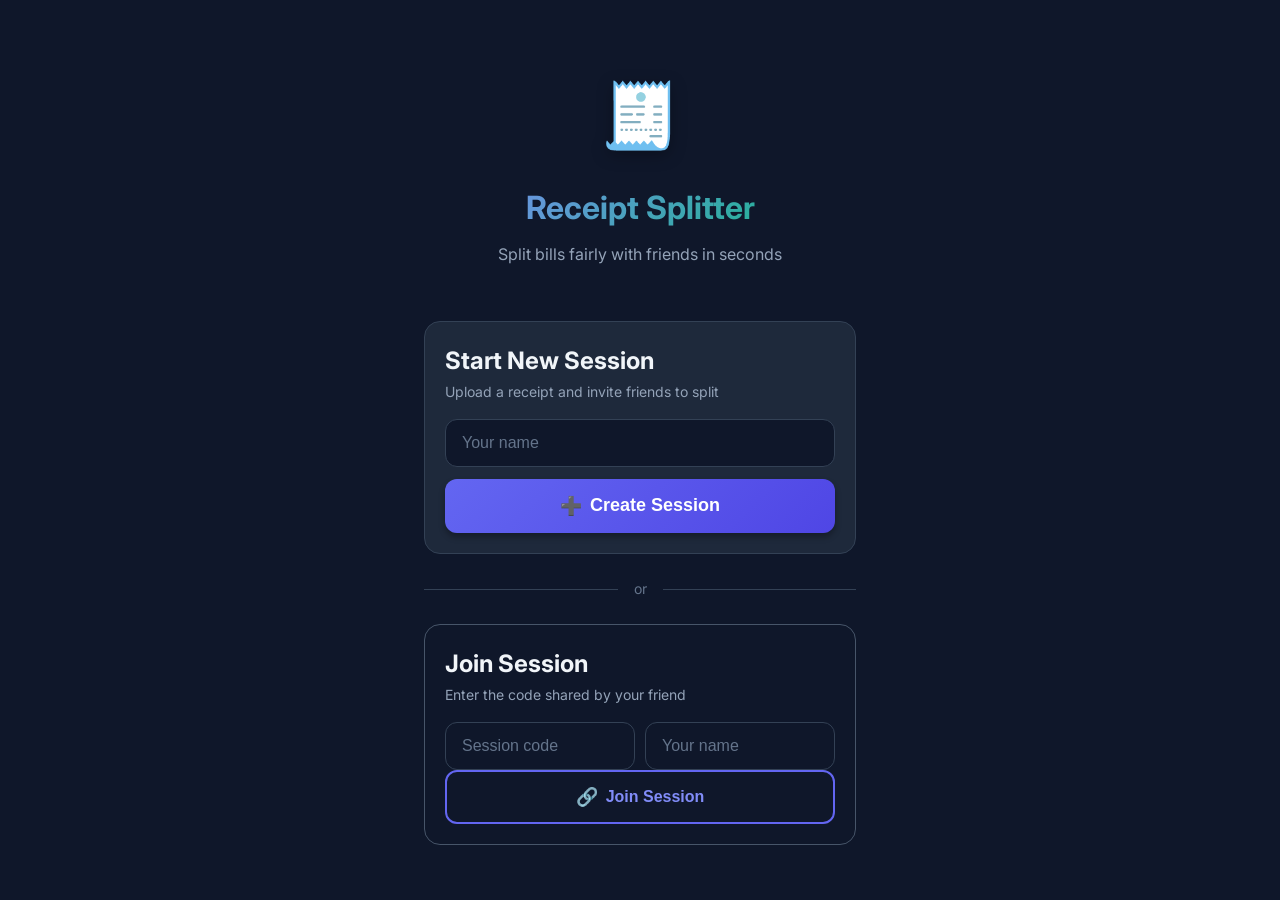
==== static/index.html @ ffa49a6a "feat: Real-time sync and host participant removal - Add real-time sync every 3 seconds for all sessi" ====
<!DOCTYPE html>
<html lang="en" dir="auto">
<head>
    <meta charset="UTF-8">
    <meta name="viewport" content="width=device-width, initial-scale=1.0, maximum-scale=1.0, user-scalable=no">
    <meta name="theme-color" content="#6366f1">
    <meta name="apple-mobile-web-app-capable" content="yes">
    <meta name="apple-mobile-web-app-status-bar-style" content="black-translucent">
    <meta name="apple-mobile-web-app-title" content="Receipt Split">
    <meta name="description" content="Split bills fairly with friends in seconds">
    <title>Receipt Splitter</title>
    <link rel="manifest" href="/manifest.json">
    <link rel="apple-touch-icon" href="/static/icons/icon-192.png">
    <link rel="apple-touch-icon" sizes="192x192" href="/static/icons/icon-192.png">
    <link rel="apple-touch-icon" sizes="512x512" href="/static/icons/icon-512.png">
    <link rel="icon" type="image/png" sizes="192x192" href="/static/icons/icon-192.png">
    <link rel="stylesheet" href="/static/styles.css">
    <link rel="preconnect" href="https://fonts.googleapis.com">
    <link rel="preconnect" href="https://fonts.gstatic.com" crossorigin>
    <link href="https://fonts.googleapis.com/css2?family=Inter:wght@400;500;600;700&display=swap" rel="stylesheet">
</head>
<body>
    <div class="app-container">
        <!-- Landing Page -->
        <div id="landing-page" class="page active">
            <div class="landing-hero">
                <div class="logo">🧾</div>
                <h1>Receipt Splitter</h1>
                <p class="tagline">Split bills fairly with friends in seconds</p>
            </div>

            <div class="landing-actions">
                <div class="card">
                    <h2>Start New Session</h2>
                    <p class="card-desc">Upload a receipt and invite friends to split</p>
                    <form id="create-session-form">
                        <div class="input-group">
                            <input type="text" id="host-name" placeholder="Your name" required>
                        </div>
                        <button type="submit" class="btn btn-primary btn-large">
                            <span class="btn-icon">➕</span>
                            Create Session
                        </button>
                    </form>
                </div>

                <div class="divider">
                    <span>or</span>
                </div>

                <div class="card card-secondary">
                    <h2>Join Session</h2>
                    <p class="card-desc">Enter the code shared by your friend</p>
                    <form id="join-session-form">
                        <div class="input-row">
                            <input type="text" id="session-code" placeholder="Session code" maxlength="6" required>
                            <input type="text" id="join-name" placeholder="Your name" required>
                        </div>
                        <button type="submit" class="btn btn-secondary">
                            <span class="btn-icon">🔗</span>
                            Join Session
                        </button>
                    </form>
                </div>
                
                <!-- Nearby Sessions Panel -->
                <div id="nearby-sessions-panel" class="card card-nearby" style="display: none;">
                    <div class="nearby-header">
                        <h2>📡 Nearby Sessions</h2>
                        <button id="refresh-nearby-btn" class="btn btn-small btn-ghost">🔄</button>
                    </div>
                    <p class="card-desc">Sessions on your network - tap to join!</p>
                    <div id="nearby-sessions-list" class="nearby-list">
                        <!-- Dynamically populated -->
                    </div>
                </div>
                
                <!-- Quick Join Modal -->
                <div id="quick-join-modal" class="modal">
                    <div class="modal-content">
                        <button class="close-btn" onclick="closeQuickJoinModal()">&times;</button>
                        <h3>Join Session</h3>
                        <p id="quick-join-host-name" class="modal-subtitle"></p>
                        <form id="quick-join-form">
                            <input type="hidden" id="quick-join-code">
                            <div class="input-group">
                                <input type="text" id="quick-join-name" placeholder="Your name" required>
                            </div>
                            <button type="submit" class="btn btn-primary btn-large">
                                <span class="btn-icon">🔗</span>
                                Join Now
                            </button>
                        </form>
                    </div>
                </div>
            </div>
        </div>

        <!-- Host Session Page -->
        <div id="session-page" class="page">
            <header class="session-header">
                <div class="session-code-display">
                    <span class="label">Session Code</span>
                    <div class="code-row">
                        <span id="display-code" class="code"></span>
                    </div>
                    <div class="code-actions">
                        <button id="copy-code-btn" class="btn btn-small btn-secondary">
                            <span class="btn-icon">📋</span>
                            <span id="copy-btn-text">Copy Code</span>
                        </button>
                        <button id="show-qr-btn" class="btn btn-small btn-secondary">
                            <span class="btn-icon">📱</span>
                            QR Code
                        </button>
                    </div>
                </div>
            </header>

            <!-- QR Modal -->
            <div id="qr-modal" class="modal">
                <div class="modal-content">
                    <button class="close-btn">&times;</button>
                    <h3>Scan to Join</h3>
                    <img id="qr-image" src="" alt="QR Code">
                    <p class="qr-code-text">Code: <strong id="qr-code-text"></strong></p>
                </div>
            </div>

            <!-- Steps Progress -->
            <div class="steps-indicator">
                <div class="step active" data-step="1">
                    <span class="step-num">1</span>
                    <span class="step-label">Upload</span>
                </div>
                <div class="step-line"></div>
                <div class="step" data-step="2">
                    <span class="step-num">2</span>
                    <span class="step-label">Review</span>
                </div>
                <div class="step-line"></div>
                <div class="step" data-step="3">
                    <span class="step-num">3</span>
                    <span class="step-label">Split</span>
                </div>
            </div>

            <!-- Upload Receipt Section -->
            <div id="upload-section" class="card">
                <div class="card-header">
                    <h2>📷 Upload Receipt</h2>
                </div>
                <div class="upload-options">
                    <button id="camera-btn" class="btn btn-secondary upload-option-btn">
                        <span class="btn-icon">📸</span>
                        Take Photo
                    </button>
                    <button id="gallery-btn" class="btn btn-secondary upload-option-btn">
                        <span class="btn-icon">🖼️</span>
                        Choose from Gallery
                    </button>
                </div>
                <input type="file" id="receipt-input" accept="image/*" hidden>
                <input type="file" id="camera-input" accept="image/*" capture="environment" hidden>
                <div class="upload-area" id="upload-area">
                    <div class="upload-placeholder">
                        <div class="upload-icon">📤</div>
                        <p class="upload-text">Or drag receipt here</p>
                        <p class="upload-hint">JPEG, PNG, or WebP</p>
                    </div>
                    <img id="receipt-preview" class="receipt-preview" hidden>
                </div>
                <button id="process-btn" class="btn btn-primary" disabled>
                    <span class="btn-icon">✨</span>
                    Process with AI
                </button>
                <div id="processing-status" class="status-indicator" hidden>
                    <div class="spinner"></div>
                    <span>Analyzing receipt...</span>
                </div>
            </div>

            <!-- Items Section (combined: view, edit, and select items) -->
            <div id="items-section" class="card" hidden>
                <div class="card-header">
                    <h2>🍽️ Items</h2>
                    <span id="items-count" class="badge">0</span>
                </div>
                <div class="instructions-banner">
                    <span class="instructions-icon">💡</span>
                    <p>Tap items to select what you ordered • Tap ✕ to delete</p>
                </div>
                <div id="items-list" class="items-grid selectable"></div>
                
                <div class="add-item-section">
                    <h4>Add Item Manually</h4>
                    <div class="input-row">
                        <input type="text" id="new-item-name" placeholder="Item name">
                        <input type="number" id="new-item-price" placeholder="Price" step="0.01" min="0">
                        <button id="add-item-btn" class="btn btn-small btn-secondary">Add</button>
                    </div>
                </div>
                
                <!-- Host Tip Selection -->
                <div class="tip-section-host">
                    <h4>💵 Add Your Tip</h4>
                    <div class="tip-selector host-tip-selector">
                        <button class="tip-btn host-tip-btn" data-tip="0">No Tip</button>
                        <button class="tip-btn host-tip-btn" data-tip="10">10%</button>
                        <button class="tip-btn host-tip-btn" data-tip="15">15%</button>
                        <button class="tip-btn host-tip-btn" data-tip="18">18%</button>
                        <button class="tip-btn host-tip-btn active" data-tip="20">20%</button>
                        <button class="tip-btn host-tip-btn" data-tip="25">25%</button>
                    </div>
                </div>
                
                <div class="host-total">
                    <div class="total-row">
                        <span>Your Items</span>
                        <span id="host-items-total">$0.00</span>
                    </div>
                    <div class="total-row">
                        <span>Your Tax</span>
                        <span id="host-tax">$0.00</span>
                    </div>
                    <div class="total-row">
                        <span>Your Tip (<span id="host-tip-percent">20</span>%)</span>
                        <span id="host-tip">$0.00</span>
                    </div>
                    <div class="total-grand">
                        <span>Your Total</span>
                        <span id="host-grand-total">$0.00</span>
                    </div>
                </div>
            </div>

            <!-- Participants Section -->
            <div id="participants-section" class="card">
                <div class="card-header">
                    <h2>👥 Participants</h2>
                    <span id="participants-count" class="badge">0</span>
                </div>
                <div id="participants-list" class="participants-grid"></div>
                <p class="help-text">Share the session code above for friends to join</p>
            </div>

            <!-- Summary Section -->
            <div id="summary-section" class="card" hidden>
                <div class="card-header">
                    <h2>💰 Bill Summary</h2>
                </div>
                <div id="summary-content" class="summary-grid"></div>
            </div>
        </div>

        <!-- Participant View -->
        <div id="participant-page" class="page">
            <header class="session-header participant-header">
                <div class="participant-info">
                    <span id="participant-name-display" class="participant-name"></span>
                    <span class="session-badge">Session: <strong id="participant-session-code"></strong></span>
                </div>
            </header>

            <!-- Instructions -->
            <div class="instructions-banner">
                <span class="instructions-icon">👆</span>
                <p>Tap the items you ordered to select them</p>
            </div>

            <!-- Item Selection -->
            <div class="card">
                <div class="card-header">
                    <h2>Select Your Items</h2>
                </div>
                <div id="participant-items-list" class="items-grid selectable"></div>
            </div>

            <!-- Tip Selection -->
            <div class="card">
                <div class="card-header">
                    <h2>💵 Add Tip</h2>
                </div>
                <div class="tip-selector">
                    <button class="tip-btn" data-tip="0">No Tip</button>
                    <button class="tip-btn" data-tip="10">10%</button>
                    <button class="tip-btn" data-tip="15">15%</button>
                    <button class="tip-btn" data-tip="18">18%</button>
                    <button class="tip-btn active" data-tip="20">20%</button>
                    <button class="tip-btn" data-tip="25">25%</button>
                </div>
                <div id="custom-tip-section" class="custom-tip">
                    <label>Or enter custom amount:</label>
                    <div class="input-with-suffix">
                        <input type="number" id="custom-tip-value" placeholder="0" min="0" max="100">
                        <span class="suffix">%</span>
                    </div>
                </div>
            </div>

            <!-- Refresh Button -->
            <button id="refresh-btn" class="btn btn-secondary" style="width: 100%; margin-bottom: 16px;">
                <span class="btn-icon">🔄</span>
                Refresh Items
            </button>

            <!-- Your Total - Sticky Footer -->
            <div class="total-card">
                <div class="total-breakdown">
                    <div class="total-row">
                        <span>Your Items</span>
                        <span id="your-items-total">$0.00</span>
                    </div>
                    <div class="total-row">
                        <span>Tax (proportional)</span>
                        <span id="your-tax">$0.00</span>
                    </div>
                    <div class="total-row">
                        <span>Tip (<span id="tip-percent-display">20</span>%)</span>
                        <span id="your-tip">$0.00</span>
                    </div>
                </div>
                <div class="total-grand">
                    <span>Your Total</span>
                    <span id="your-grand-total">$0.00</span>
                </div>
            </div>
        </div>
    </div>

    <script src="/static/app.js"></script>
</body>
</html>
---- static/styles.css ----
/* ===== CSS Variables ===== */
:root {
    --primary: #6366f1;
    --primary-dark: #4f46e5;
    --primary-light: #818cf8;
    --secondary: #10b981;
    --secondary-dark: #059669;
    --accent: #f59e0b;
    --danger: #ef4444;
    
    --bg-primary: #0f172a;
    --bg-secondary: #1e293b;
    --bg-card: #1e293b;
    --bg-hover: #334155;
    
    --text-primary: #f1f5f9;
    --text-secondary: #94a3b8;
    --text-muted: #64748b;
    
    --border: #334155;
    --border-light: #475569;
    
    --shadow-sm: 0 1px 2px rgba(0,0,0,0.3);
    --shadow-md: 0 4px 6px rgba(0,0,0,0.3);
    --shadow-lg: 0 10px 15px rgba(0,0,0,0.4);
    --shadow-glow: 0 0 20px rgba(99, 102, 241, 0.3);
    
    --radius-sm: 8px;
    --radius-md: 12px;
    --radius-lg: 16px;
    --radius-xl: 24px;
    
    --transition: all 0.2s ease;
}

/* ===== Reset & Base ===== */
*, *::before, *::after {
    box-sizing: border-box;
    margin: 0;
    padding: 0;
}

html {
    font-size: 16px;
    -webkit-tap-highlight-color: transparent;
}

body {
    font-family: 'Inter', -apple-system, BlinkMacSystemFont, 'Segoe UI', Roboto, sans-serif;
    background: var(--bg-primary);
    color: var(--text-primary);
    line-height: 1.6;
    min-height: 100vh;
    min-height: 100dvh;
}

/* ===== App Container ===== */
.app-container {
    max-width: 480px;
    margin: 0 auto;
    padding: 16px;
    padding-bottom: 100px;
}

/* ===== Pages ===== */
.page {
    display: none;
    animation: fadeIn 0.3s ease;
}

.page.active {
    display: block;
}

@keyframes fadeIn {
    from { opacity: 0; transform: translateY(10px); }
    to { opacity: 1; transform: translateY(0); }
}

/* ===== Landing Page ===== */
.landing-hero {
    text-align: center;
    padding: 40px 0 30px;
}

.logo {
    font-size: 64px;
    margin-bottom: 16px;
    filter: drop-shadow(0 4px 8px rgba(0,0,0,0.3));
}

.landing-hero h1 {
    font-size: 2rem;
    font-weight: 700;
    background: linear-gradient(135deg, var(--primary-light), var(--secondary));
    -webkit-background-clip: text;
    -webkit-text-fill-color: transparent;
    background-clip: text;
    margin-bottom: 8px;
}

.tagline {
    color: var(--text-secondary);
    font-size: 1rem;
}

.landing-actions {
    margin-top: 24px;
}

.divider {
    display: flex;
    align-items: center;
    gap: 16px;
    margin: 24px 0;
    color: var(--text-muted);
    font-size: 0.875rem;
}

.divider::before,
.divider::after {
    content: '';
    flex: 1;
    height: 1px;
    background: var(--border);
}

/* ===== Cards ===== */
.card {
    background: var(--bg-card);
    border: 1px solid var(--border);
    border-radius: var(--radius-lg);
    padding: 20px;
    margin-bottom: 16px;
}

.card-secondary {
    background: transparent;
    border-color: var(--border-light);
}

/* ===== Nearby Sessions ===== */
.card-nearby {
    background: linear-gradient(135deg, rgba(99, 102, 241, 0.1), rgba(16, 185, 129, 0.1));
    border-color: var(--primary);
    animation: pulse-border 2s ease-in-out infinite;
}

@keyframes pulse-border {
    0%, 100% { border-color: var(--primary); }
    50% { border-color: var(--secondary); }
}

.nearby-header {
    display: flex;
    align-items: center;
    justify-content: space-between;
    margin-bottom: 8px;
}

.nearby-header h2 {
    font-size: 1rem;
    font-weight: 600;
    margin: 0;
}

.nearby-list {
    display: flex;
    flex-direction: column;
    gap: 8px;
}

.nearby-session-item {
    display: flex;
    align-items: center;
    justify-content: space-between;
    background: var(--bg-secondary);
    border: 1px solid var(--border);
    border-radius: var(--radius-md);
    padding: 12px;
    transition: var(--transition);
}

.nearby-session-item:hover {
    background: var(--bg-hover);
    border-color: var(--primary);
}

.nearby-session-info {
    display: flex;
    flex-direction: column;
    gap: 2px;
}

.nearby-host {
    font-weight: 500;
    color: var(--text-primary);
}

.nearby-meta {
    font-size: 0.75rem;
    color: var(--text-muted);
}

.nearby-join-btn {
    flex-shrink: 0;
}

.nearby-join-arrow {
    font-size: 1.25rem;
    color: var(--primary);
    font-weight: bold;
}

.modal-subtitle {
    color: var(--text-secondary);
    font-size: 0.9rem;
    margin-bottom: 16px;
}

.btn-ghost {
    background: transparent;
    border: none;
    color: var(--text-secondary);
    padding: 6px;
    cursor: pointer;
    transition: var(--transition);
}

.btn-ghost:hover {
    color: var(--text-primary);
    background: var(--bg-hover);
    border-radius: var(--radius-sm);
}

.card-header {
    display: flex;
    align-items: center;
    justify-content: space-between;
    margin-bottom: 16px;
}

.card-header h2 {
    font-size: 1.125rem;
    font-weight: 600;
    display: flex;
    align-items: center;
    gap: 8px;
}

.card-desc {
    color: var(--text-secondary);
    font-size: 0.875rem;
    margin-bottom: 16px;
}

/* ===== Badges ===== */
.badge {
    background: var(--primary);
    color: white;
    font-size: 0.75rem;
    font-weight: 600;
    padding: 4px 10px;
    border-radius: 20px;
    min-width: 24px;
    text-align: center;
}

/* ===== Form Elements ===== */
.input-group {
    margin-bottom: 12px;
}

.input-row {
    display: flex;
    gap: 10px;
    flex-wrap: wrap;
}

.input-row input {
    flex: 1;
    min-width: 100px;
}

input[type="text"],
input[type="number"],
input[type="email"] {
    width: 100%;
    background: var(--bg-primary);
    border: 1px solid var(--border);
    border-radius: var(--radius-md);
    padding: 14px 16px;
    color: var(--text-primary);
    font-size: 1rem;
    transition: var(--transition);
}

input:focus {
    outline: none;
    border-color: var(--primary);
    box-shadow: 0 0 0 3px rgba(99, 102, 241, 0.2);
}

input::placeholder {
    color: var(--text-muted);
}

/* ===== Buttons ===== */
.btn {
    display: inline-flex;
    align-items: center;
    justify-content: center;
    gap: 8px;
    padding: 14px 24px;
    border: none;
    border-radius: var(--radius-md);
    font-size: 1rem;
    font-weight: 600;
    cursor: pointer;
    transition: var(--transition);
    width: 100%;
}

.btn-icon {
    font-size: 1.125rem;
}

.btn-primary {
    background: linear-gradient(135deg, var(--primary), var(--primary-dark));
    color: white;
    box-shadow: var(--shadow-md);
}

.btn-primary:hover:not(:disabled) {
    background: linear-gradient(135deg, var(--primary-light), var(--primary));
    box-shadow: var(--shadow-glow);
    transform: translateY(-1px);
}

.btn-primary:disabled {
    opacity: 0.5;
    cursor: not-allowed;
}

.btn-secondary {
    background: transparent;
    border: 2px solid var(--primary);
    color: var(--primary-light);
}

.btn-secondary:hover {
    background: rgba(99, 102, 241, 0.1);
}

.btn-small {
    padding: 10px 16px;
    font-size: 0.875rem;
}

.btn-large {
    padding: 16px 32px;
    font-size: 1.125rem;
}

.btn-floating {
    position: fixed;
    bottom: 24px;
    left: 50%;
    transform: translateX(-50%);
    max-width: 440px;
    z-index: 100;
    box-shadow: var(--shadow-lg);
}

/* Override the btn-primary hover transform for floating buttons to maintain centering */
.btn-floating.btn-primary:hover:not(:disabled) {
    transform: translateX(-50%) translateY(-1px);
}

.btn-icon-small {
    background: transparent;
    border: none;
    font-size: 1.25rem;
    cursor: pointer;
    padding: 8px;
    border-radius: var(--radius-sm);
    transition: var(--transition);
}

.btn-icon-small:hover {
    background: var(--bg-hover);
}

/* ===== Session Header ===== */
.session-header {
    text-align: center;
    padding: 16px 0 24px;
}

.session-code-display {
    display: inline-block;
    background: var(--bg-card);
    border: 1px solid var(--border);
    border-radius: var(--radius-lg);
    padding: 12px 20px;
}

.session-code-display .label {
    display: block;
    font-size: 0.75rem;
    color: var(--text-muted);
    text-transform: uppercase;
    letter-spacing: 1px;
    margin-bottom: 4px;
}

.code-row {
    display: flex;
    align-items: center;
    justify-content: center;
    gap: 12px;
    margin-bottom: 12px;
}

.code {
    font-size: 1.75rem;
    font-weight: 700;
    font-family: monospace;
    letter-spacing: 4px;
    color: var(--primary-light);
}

.code-actions {
    display: flex;
    gap: 8px;
    justify-content: center;
}

.code-actions .btn {
    flex: 1;
}

/* ===== Upload Options ===== */
.upload-options {
    display: grid;
    grid-template-columns: 1fr 1fr;
    gap: 12px;
    margin-bottom: 16px;
}

.upload-option-btn {
    display: flex;
    flex-direction: column;
    align-items: center;
    gap: 4px;
    padding: 16px;
}

.upload-option-btn .btn-icon {
    font-size: 1.5rem;
}

/* ===== Steps Indicator ===== */
.steps-indicator {
    display: flex;
    align-items: center;
    justify-content: center;
    gap: 8px;
    margin-bottom: 24px;
}

.step {
    display: flex;
    flex-direction: column;
    align-items: center;
    gap: 4px;
    opacity: 0.5;
    transition: var(--transition);
}

.step.active {
    opacity: 1;
}

.step.completed {
    opacity: 1;
}

.step.completed .step-num {
    background: var(--secondary);
}

.step-num {
    width: 32px;
    height: 32px;
    border-radius: 50%;
    background: var(--border);
    display: flex;
    align-items: center;
    justify-content: center;
    font-size: 0.875rem;
    font-weight: 600;
}

.step.active .step-num {
    background: var(--primary);
}

.step-label {
    font-size: 0.75rem;
    color: var(--text-secondary);
}

.step-line {
    width: 40px;
    height: 2px;
    background: var(--border);
    margin-bottom: 20px;
}

/* ===== Upload Area ===== */
.upload-area {
    border: 2px dashed var(--border);
    border-radius: var(--radius-lg);
    padding: 32px;
    text-align: center;
    cursor: pointer;
    transition: var(--transition);
    margin-bottom: 16px;
    min-height: 180px;
    display: flex;
    align-items: center;
    justify-content: center;
}

.upload-area:hover {
    border-color: var(--primary);
    background: rgba(99, 102, 241, 0.05);
}

.upload-area.drag-over {
    border-color: var(--primary);
    background: rgba(99, 102, 241, 0.1);
}

.upload-placeholder {
    display: flex;
    flex-direction: column;
    align-items: center;
    gap: 8px;
}

.upload-icon {
    font-size: 48px;
    opacity: 0.7;
}

.upload-text {
    font-weight: 500;
    color: var(--text-primary);
}

.upload-hint {
    font-size: 0.875rem;
    color: var(--text-muted);
}

.receipt-preview {
    max-width: 100%;
    max-height: 300px;
    border-radius: var(--radius-md);
}

/* ===== Status Indicator ===== */
.status-indicator {
    display: flex;
    align-items: center;
    justify-content: center;
    gap: 12px;
    padding: 16px;
    color: var(--text-secondary);
}

.spinner {
    width: 24px;
    height: 24px;
    border: 3px solid var(--border);
    border-top-color: var(--primary);
    border-radius: 50%;
    animation: spin 1s linear infinite;
}

@keyframes spin {
    to { transform: rotate(360deg); }
}

/* ===== Items Grid ===== */
.items-grid {
    display: flex;
    flex-direction: column;
    gap: 8px;
}

.item-row {
    display: flex;
    align-items: center;
    gap: 12px;
    padding: 12px 16px;
    background: var(--bg-primary);
    border-radius: var(--radius-md);
    transition: var(--transition);
}

.item-row:hover {
    background: var(--bg-hover);
}

.item-details {
    flex: 1;
    min-width: 0;
}

.item-name {
    font-weight: 500;
    word-break: break-word;
}

.item-price {
    font-weight: 600;
    color: var(--secondary);
    white-space: nowrap;
    min-width: 60px;
    text-align: right;
}

.item-quantity {
    font-size: 0.875rem;
    color: var(--text-muted);
}

.item-delete {
    background: transparent;
    border: none;
    color: var(--danger);
    cursor: pointer;
    font-size: 1rem;
    padding: 8px;
    opacity: 0.6;
    transition: var(--transition);
    flex-shrink: 0;
    width: 36px;
    height: 36px;
    display: flex;
    align-items: center;
    justify-content: center;
    border-radius: var(--radius-sm);
}

.item-delete:hover {
    opacity: 1;
    background: rgba(239, 68, 68, 0.1);
}

.item-row.tax-item {
    background: rgba(245, 158, 11, 0.1);
    cursor: default;
}

.item-row.tax-item:hover {
    background: rgba(245, 158, 11, 0.15);
}

/* ===== Selectable Items ===== */
.selectable .item-row {
    cursor: pointer;
    border: 2px solid transparent;
}

.selectable .item-row.selected {
    background: rgba(99, 102, 241, 0.15);
    border-color: var(--primary);
}

.item-checkbox {
    width: 24px;
    height: 24px;
    border: 2px solid var(--border);
    border-radius: var(--radius-sm);
    display: flex;
    align-items: center;
    justify-content: center;
    flex-shrink: 0;
    transition: var(--transition);
}

.item-row.selected .item-checkbox {
    background: var(--primary);
    border-color: var(--primary);
}

.item-checkbox::after {
    content: '✓';
    color: white;
    font-size: 14px;
    font-weight: 700;
    opacity: 0;
    transition: var(--transition);
}

.item-row.selected .item-checkbox::after {
    opacity: 1;
}

.item-selectors {
    display: flex;
    gap: 4px;
    flex-wrap: wrap;
    margin-top: 4px;
}

.selector-chip {
    font-size: 0.625rem;
    background: var(--primary);
    color: white;
    padding: 2px 6px;
    border-radius: 10px;
    white-space: nowrap;
}

/* ===== Participants Grid ===== */
.participants-grid {
    display: flex;
    flex-wrap: wrap;
    gap: 8px;
}

.participant-chip {
    display: flex;
    align-items: center;
    gap: 8px;
    padding: 8px 14px;
    background: var(--bg-primary);
    border-radius: var(--radius-xl);
    font-weight: 500;
}

.participant-avatar {
    width: 28px;
    height: 28px;
    border-radius: 50%;
    background: linear-gradient(135deg, var(--primary), var(--secondary));
    display: flex;
    align-items: center;
    justify-content: center;
    font-size: 0.75rem;
    font-weight: 600;
    color: white;
}

.participant-chip.host {
    border: 1px solid var(--accent);
}

.participant-chip.host::after {
    content: '👑';
    font-size: 0.875rem;
}

.participant-remove {
    width: 20px;
    height: 20px;
    border: none;
    background: rgba(255, 59, 48, 0.15);
    color: #ff3b30;
    border-radius: 50%;
    font-size: 0.75rem;
    cursor: pointer;
    display: flex;
    align-items: center;
    justify-content: center;
    margin-left: auto;
    transition: all 0.2s ease;
}

.participant-remove:hover {
    background: rgba(255, 59, 48, 0.3);
    transform: scale(1.1);
}

.help-text {
    font-size: 0.875rem;
    color: var(--text-muted);
    text-align: center;
    margin-top: 12px;
}

/* ===== Summary Grid ===== */
.summary-grid {
    display: flex;
    flex-direction: column;
    gap: 12px;
}

.summary-row {
    display: flex;
    justify-content: space-between;
    align-items: center;
    padding: 12px 16px;
    background: var(--bg-primary);
    border-radius: var(--radius-md);
}

.summary-row .name {
    font-weight: 500;
}

.summary-row .amount {
    font-size: 1.125rem;
    font-weight: 700;
    color: var(--secondary);
}

/* ===== Add Item Section ===== */
.add-item-section {
    margin-top: 16px;
    padding-top: 16px;
    border-top: 1px solid var(--border);
}

.add-item-section h4 {
    font-size: 0.875rem;
    color: var(--text-secondary);
    margin-bottom: 12px;
}

/* ===== Participant Page ===== */
.participant-header {
    padding-bottom: 12px;
}

.participant-info {
    display: flex;
    flex-direction: column;
    align-items: center;
    gap: 8px;
}

.participant-name {
    font-size: 1.25rem;
    font-weight: 600;
    color: var(--primary-light);
}

.session-badge {
    font-size: 0.875rem;
    color: var(--text-secondary);
    background: var(--bg-secondary);
    padding: 4px 12px;
    border-radius: var(--radius-xl);
}

.instructions-banner {
    display: flex;
    align-items: center;
    gap: 12px;
    background: rgba(99, 102, 241, 0.1);
    border: 1px solid var(--primary);
    border-radius: var(--radius-md);
    padding: 12px 16px;
    margin-bottom: 16px;
}

.instructions-icon {
    font-size: 1.5rem;
}

.instructions-banner p {
    font-size: 0.875rem;
    color: var(--text-secondary);
}

/* ===== Tip Selector ===== */
.tip-selector {
    display: grid;
    grid-template-columns: repeat(3, 1fr);
    gap: 8px;
}

.tip-btn {
    padding: 12px;
    background: var(--bg-primary);
    border: 2px solid var(--border);
    border-radius: var(--radius-md);
    color: var(--text-primary);
    font-weight: 600;
    cursor: pointer;
    transition: var(--transition);
}

.tip-btn:hover {
    border-color: var(--primary);
}

.tip-btn.active {
    background: var(--primary);
    border-color: var(--primary);
    color: white;
}

.custom-tip {
    margin-top: 16px;
    padding-top: 16px;
    border-top: 1px solid var(--border);
}

.custom-tip label {
    display: block;
    font-size: 0.875rem;
    color: var(--text-secondary);
    margin-bottom: 8px;
}

.input-with-suffix {
    display: flex;
    align-items: center;
    gap: 8px;
}

.input-with-suffix input {
    flex: 1;
    max-width: 100px;
}

.input-with-suffix .suffix {
    color: var(--text-muted);
    font-weight: 500;
}

/* ===== Total Card ===== */
/* The total card is now position:sticky so it doesn't overlap content */
.total-card {
    position: sticky;
    bottom: 0;
    left: 0;
    right: 0;
    background: var(--bg-card);
    border: 1px solid var(--border);
    border-radius: var(--radius-lg) var(--radius-lg) 0 0;
    padding: 16px;
    margin: 16px -16px -16px -16px;
    box-shadow: 0 -4px 20px rgba(0, 0, 0, 0.3);
    z-index: 50;
}

/* Extra padding for participant page for refresh button */
#participant-page .container {
    padding-bottom: 100px;
}

.total-breakdown {
    display: flex;
    flex-direction: column;
    gap: 8px;
    margin-bottom: 12px;
    padding-bottom: 12px;
    border-bottom: 1px solid var(--border);
}

.total-row {
    display: flex;
    justify-content: space-between;
    font-size: 0.875rem;
    color: var(--text-secondary);
}

.total-grand {
    display: flex;
    justify-content: space-between;
    font-size: 1.25rem;
    font-weight: 700;
}

.total-grand span:last-child {
    color: var(--secondary);
}

/* ===== Modal ===== */
.modal {
    display: none;
    position: fixed;
    top: 0;
    left: 0;
    right: 0;
    bottom: 0;
    background: rgba(0, 0, 0, 0.8);
    z-index: 1000;
    align-items: center;
    justify-content: center;
    padding: 16px;
}

.modal.active {
    display: flex;
}

.modal-content {
    background: var(--bg-card);
    border-radius: var(--radius-lg);
    padding: 24px;
    text-align: center;
    max-width: 320px;
    width: 100%;
    position: relative;
}

.modal-content h3 {
    margin-bottom: 16px;
}

.modal-content img {
    width: 200px;
    height: 200px;
    background: white;
    border-radius: var(--radius-md);
    margin-bottom: 16px;
}

.qr-code-text {
    color: var(--text-secondary);
}

.close-btn {
    position: absolute;
    top: 12px;
    right: 12px;
    background: transparent;
    border: none;
    color: var(--text-muted);
    font-size: 1.5rem;
    cursor: pointer;
    padding: 4px;
    line-height: 1;
}

.close-btn:hover {
    color: var(--text-primary);
}

/* ===== Error States ===== */
.error {
    color: var(--danger);
    font-size: 0.875rem;
    margin-top: 8px;
}

/* ===== Responsive ===== */
@media (max-width: 360px) {
    .app-container {
        padding: 12px;
    }
    
    .card {
        padding: 16px;
    }
    
    .tip-selector {
        grid-template-columns: repeat(2, 1fr);
    }
    
    .code {
        font-size: 1.5rem;
        letter-spacing: 2px;
    }
}

@media (min-width: 480px) {
    .app-container {
        padding: 24px;
    }
}

/* ===== Utility Classes ===== */
[hidden] {
    display: none !important;
}

.text-center {
    text-align: center;
}

.mt-16 {
    margin-top: 16px;
}

.mb-16 {
    margin-bottom: 16px;
}

/* ===== Host Selection Section ===== */
.tip-section-host {
    margin-top: 24px;
    padding-top: 20px;
    border-top: 1px solid var(--border);
}

.tip-section-host h4 {
    margin-bottom: 12px;
    color: var(--text-primary);
}

.host-total {
    margin-top: 24px;
    padding: 16px;
    background: var(--bg-secondary);
    border-radius: var(--radius-md);
}

.host-total .total-row {
    display: flex;
    justify-content: space-between;
    padding: 8px 0;
    color: var(--text-secondary);
}

.host-total .total-grand {
    display: flex;
    justify-content: space-between;
    padding-top: 12px;
    margin-top: 8px;
    border-top: 2px solid var(--primary);
    font-size: 1.25rem;
    font-weight: 700;
    color: var(--text-primary);
}
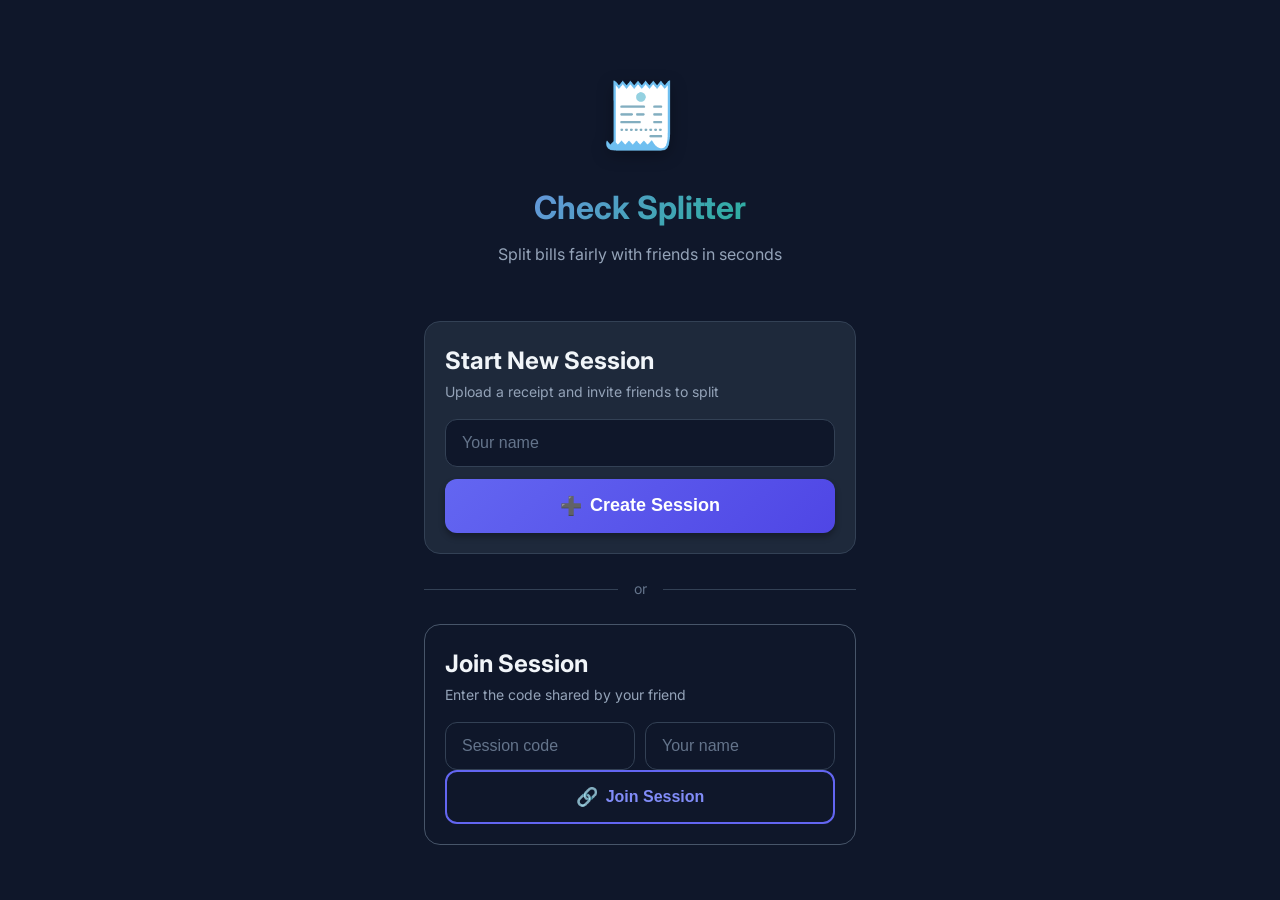
==== commit d6cb51d5: "Rename project from Receipt Splitter to Check Splitter" ====
--- a/static/index.html
+++ b/static/index.html
@@ -6,9 +6,9 @@
     <meta name="theme-color" content="#6366f1">
     <meta name="apple-mobile-web-app-capable" content="yes">
     <meta name="apple-mobile-web-app-status-bar-style" content="black-translucent">
-    <meta name="apple-mobile-web-app-title" content="Receipt Split">
+    <meta name="apple-mobile-web-app-title" content="Check Split">
     <meta name="description" content="Split bills fairly with friends in seconds">
-    <title>Receipt Splitter</title>
+    <title>Check Splitter</title>
     <link rel="manifest" href="/manifest.json">
     <link rel="apple-touch-icon" href="/static/icons/icon-192.png">
     <link rel="apple-touch-icon" sizes="192x192" href="/static/icons/icon-192.png">
@@ -25,7 +25,7 @@
         <div id="landing-page" class="page active">
             <div class="landing-hero">
                 <div class="logo">🧾</div>
-                <h1>Receipt Splitter</h1>
+                <h1>Check Splitter</h1>
                 <p class="tagline">Split bills fairly with friends in seconds</p>
             </div>
 
@@ -113,6 +113,10 @@
                             <span class="btn-icon">📱</span>
                             QR Code
                         </button>
+                        <button id="end-session-btn" class="btn btn-small btn-danger">
+                            <span class="btn-icon">🚪</span>
+                            End Session
+                        </button>
                     </div>
                 </div>
             </header>
@@ -206,10 +210,10 @@
                     <h4>💵 Add Your Tip</h4>
                     <div class="tip-selector host-tip-selector">
                         <button class="tip-btn host-tip-btn" data-tip="0">No Tip</button>
-                        <button class="tip-btn host-tip-btn" data-tip="10">10%</button>
+                        <button class="tip-btn host-tip-btn active" data-tip="10">10%</button>
                         <button class="tip-btn host-tip-btn" data-tip="15">15%</button>
                         <button class="tip-btn host-tip-btn" data-tip="18">18%</button>
-                        <button class="tip-btn host-tip-btn active" data-tip="20">20%</button>
+                        <button class="tip-btn host-tip-btn" data-tip="20">20%</button>
                         <button class="tip-btn host-tip-btn" data-tip="25">25%</button>
                     </div>
                 </div>
@@ -224,7 +228,7 @@
                         <span id="host-tax">$0.00</span>
                     </div>
                     <div class="total-row">
-                        <span>Your Tip (<span id="host-tip-percent">20</span>%)</span>
+                        <span>Your Tip (<span id="host-tip-percent">10</span>%)</span>
                         <span id="host-tip">$0.00</span>
                     </div>
                     <div class="total-grand">
@@ -283,10 +287,10 @@
                 </div>
                 <div class="tip-selector">
                     <button class="tip-btn" data-tip="0">No Tip</button>
-                    <button class="tip-btn" data-tip="10">10%</button>
+                    <button class="tip-btn active" data-tip="10">10%</button>
                     <button class="tip-btn" data-tip="15">15%</button>
                     <button class="tip-btn" data-tip="18">18%</button>
-                    <button class="tip-btn active" data-tip="20">20%</button>
+                    <button class="tip-btn" data-tip="20">20%</button>
                     <button class="tip-btn" data-tip="25">25%</button>
                 </div>
                 <div id="custom-tip-section" class="custom-tip">
@@ -316,7 +320,7 @@
                         <span id="your-tax">$0.00</span>
                     </div>
                     <div class="total-row">
-                        <span>Tip (<span id="tip-percent-display">20</span>%)</span>
+                        <span>Tip (<span id="tip-percent-display">10</span>%)</span>
                         <span id="your-tip">$0.00</span>
                     </div>
                 </div>
@@ -328,6 +332,21 @@
         </div>
     </div>
 
+    <!-- Toast Notification -->
+    <div id="toast" class="toast"></div>
+
+    <!-- Confirmation Modal -->
+    <div id="confirm-modal" class="modal">
+        <div class="modal-content confirm-modal-content">
+            <h3 id="confirm-title">Confirm</h3>
+            <p id="confirm-message"></p>
+            <div class="confirm-buttons">
+                <button id="confirm-cancel" class="btn btn-secondary">Cancel</button>
+                <button id="confirm-ok" class="btn btn-danger">Remove</button>
+            </div>
+        </div>
+    </div>
+
     <script src="/static/app.js"></script>
 </body>
 </html>
--- a/static/styles.css
+++ b/static/styles.css
@@ -1132,3 +1132,72 @@
     font-weight: 700;
     color: var(--text-primary);
 }
+
+/* ===== Toast Notification ===== */
+.toast {
+    position: fixed;
+    bottom: 100px;
+    left: 50%;
+    transform: translateX(-50%) translateY(100px);
+    background: var(--bg-card);
+    color: var(--text-primary);
+    padding: 14px 24px;
+    border-radius: var(--radius-xl);
+    box-shadow: 0 4px 20px rgba(0, 0, 0, 0.3);
+    z-index: 2000;
+    opacity: 0;
+    transition: all 0.3s ease;
+    max-width: calc(100% - 32px);
+    text-align: center;
+    font-weight: 500;
+}
+
+.toast.show {
+    opacity: 1;
+    transform: translateX(-50%) translateY(0);
+}
+
+.toast.error {
+    background: linear-gradient(135deg, #ff6b6b, #ee5a5a);
+    color: white;
+}
+
+.toast.success {
+    background: linear-gradient(135deg, #51cf66, #40c057);
+    color: white;
+}
+
+.toast.warning {
+    background: linear-gradient(135deg, #fcc419, #fab005);
+    color: #1a1a2e;
+}
+
+/* ===== Confirmation Modal ===== */
+.confirm-modal-content {
+    text-align: left;
+}
+
+.confirm-modal-content h3 {
+    margin-bottom: 8px;
+}
+
+.confirm-modal-content p {
+    color: var(--text-secondary);
+    margin-bottom: 20px;
+}
+
+.confirm-buttons {
+    display: flex;
+    gap: 12px;
+    justify-content: flex-end;
+}
+
+.confirm-buttons .btn-secondary {
+    background: var(--bg-primary);
+    color: var(--text-primary);
+}
+
+.btn-danger {
+    background: linear-gradient(135deg, #ff6b6b, #ee5a5a);
+    color: white;
+}
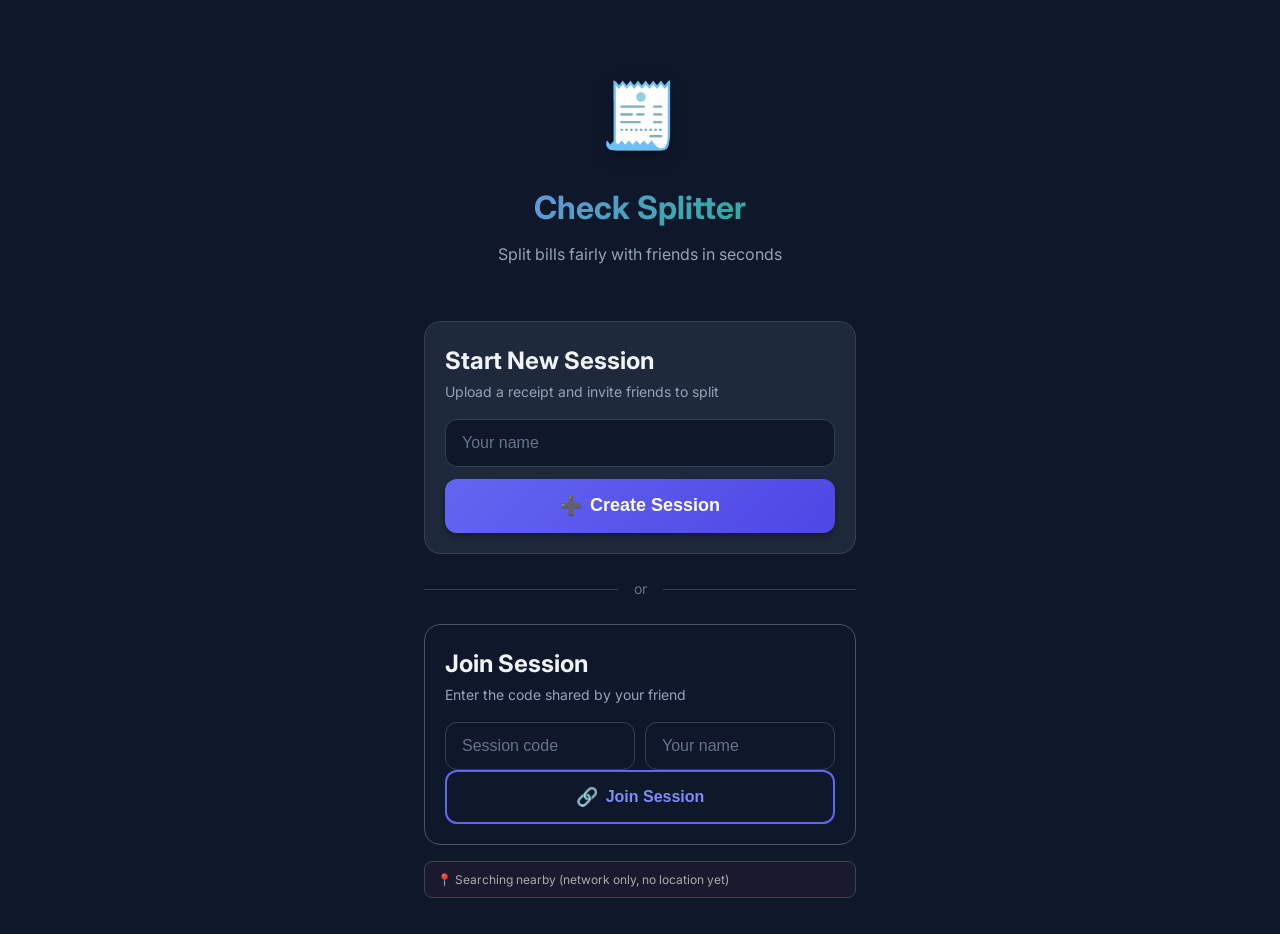
==== commit ec800004: "feat: geolocation nearby discovery, time fix, no-receipt handling - Add geolocation-based nearby ses" ====
--- a/static/index.html
+++ b/static/index.html
@@ -23,6 +23,9 @@
     <div class="app-container">
         <!-- Landing Page -->
         <div id="landing-page" class="page active">
+            <!-- Quick Rejoin Banner -->
+            <div id="rejoin-banner" class="rejoin-banner" style="display: none;"></div>
+
             <div class="landing-hero">
                 <div class="logo">🧾</div>
                 <h1>Check Splitter</h1>
@@ -63,6 +66,11 @@
                     </form>
                 </div>
                 
+                <!-- Location Debug (temporary) -->
+                <div id="location-debug" style="background: #1a1a2e; border: 1px solid #444; border-radius: 8px; padding: 8px 12px; margin-bottom: 12px; font-size: 12px; color: #aaa; display: none;">
+                    📍 <span id="location-debug-text">Checking location...</span>
+                </div>
+
                 <!-- Nearby Sessions Panel -->
                 <div id="nearby-sessions-panel" class="card card-nearby" style="display: none;">
                     <div class="nearby-header">
@@ -73,8 +81,20 @@
                     <div id="nearby-sessions-list" class="nearby-list">
                         <!-- Dynamically populated -->
                     </div>
+                    <button id="find-nearby-location-btn" class="btn btn-small btn-outline location-btn">
+                        📍 Find More Nearby
+                    </button>
                 </div>
                 
+                <!-- Previous Sessions -->
+                <div id="session-history-panel" class="card card-history" style="display: none;">
+                    <div class="history-header">
+                        <h2>🕐 Recent Sessions</h2>
+                    </div>
+                    <p class="card-desc">Tap to rejoin a previous session</p>
+                    <div class="session-history-list"></div>
+                </div>
+
                 <!-- Quick Join Modal -->
                 <div id="quick-join-modal" class="modal">
                     <div class="modal-content">
@@ -113,6 +133,10 @@
                             <span class="btn-icon">📱</span>
                             QR Code
                         </button>
+                        <button id="share-link-btn" class="btn btn-small btn-secondary">
+                            <span class="btn-icon">🔗</span>
+                            Share Link
+                        </button>
                         <button id="end-session-btn" class="btn btn-small btn-danger">
                             <span class="btn-icon">🚪</span>
                             End Session
@@ -167,11 +191,6 @@
                 <input type="file" id="receipt-input" accept="image/*" hidden>
                 <input type="file" id="camera-input" accept="image/*" capture="environment" hidden>
                 <div class="upload-area" id="upload-area">
-                    <div class="upload-placeholder">
-                        <div class="upload-icon">📤</div>
-                        <p class="upload-text">Or drag receipt here</p>
-                        <p class="upload-hint">JPEG, PNG, or WebP</p>
-                    </div>
                     <img id="receipt-preview" class="receipt-preview" hidden>
                 </div>
                 <button id="process-btn" class="btn btn-primary" disabled>
@@ -248,6 +267,42 @@
                 <p class="help-text">Share the session code above for friends to join</p>
             </div>
 
+            <!-- Discounts Section (Collapsible) -->
+            <div id="discounts-section" class="card discount-card">
+                <div class="card-header discount-header" id="discount-toggle">
+                    <div class="discount-header-left">
+                        <span class="discount-chevron">▸</span>
+                        <h2>🏷️ Discounts</h2>
+                        <span id="discounts-count" class="badge">0</span>
+                    </div>
+                    <span class="discount-hint">Tap to expand</span>
+                </div>
+                <div id="discount-content" class="discount-content" hidden>
+                    <div id="discounts-list" class="discount-list"></div>
+                    <div class="discount-add-form">
+                        <div class="discount-form-row">
+                            <div class="discount-amount-input">
+                                <input type="number" id="discount-value" placeholder="10" step="0.01" min="0.01">
+                                <select id="discount-type">
+                                    <option value="percentage">%</option>
+                                    <option value="fixed">$</option>
+                                </select>
+                            </div>
+                            <span class="discount-form-label">off for</span>
+                            <select id="discount-target">
+                                <option value="">Everyone</option>
+                            </select>
+                        </div>
+                        <div class="discount-form-row">
+                            <input type="text" id="discount-name" placeholder="Label (optional)" class="discount-label-input">
+                            <button id="add-discount-btn" class="btn btn-secondary">
+                                Add Discount
+                            </button>
+                        </div>
+                    </div>
+                </div>
+            </div>
+
             <!-- Summary Section -->
             <div id="summary-section" class="card" hidden>
                 <div class="card-header">
@@ -264,12 +319,44 @@
                     <span id="participant-name-display" class="participant-name"></span>
                     <span class="session-badge">Session: <strong id="participant-session-code"></strong></span>
                 </div>
+                <div class="participant-code-actions">
+                    <button id="participant-copy-code-btn" class="btn btn-small btn-secondary">
+                        <span class="btn-icon">📋</span>
+                        <span id="participant-copy-btn-text">Copy Code</span>
+                    </button>
+                    <button id="participant-show-qr-btn" class="btn btn-small btn-secondary">
+                        <span class="btn-icon">📱</span>
+                        QR Code
+                    </button>
+                    <button id="participant-share-link-btn" class="btn btn-small btn-secondary">
+                        <span class="btn-icon">🔗</span>
+                        Share Link
+                    </button>
+                    <button id="participant-leave-session-btn" class="btn btn-small btn-danger">
+                        <span class="btn-icon">🚪</span>
+                        Leave
+                    </button>
+                </div>
             </header>
 
             <!-- Instructions -->
             <div class="instructions-banner">
                 <span class="instructions-icon">👆</span>
                 <p>Tap the items you ordered to select them</p>
+            </div>
+
+            <!-- QR Modal for Participant -->
+            <div id="participant-qr-modal" class="modal">
+                <div class="modal-content">
+                    <button class="close-btn" id="participant-qr-close-btn">&times;</button>
+                    <h3>Scan to Join</h3>
+                    <img id="participant-qr-image" src="" alt="QR Code">
+                    <p class="qr-code-text">Code: <strong id="participant-qr-code-text"></strong></p>
+                    <button id="participant-share-link-modal-btn" class="btn btn-small btn-secondary" style="margin-top: 12px;">
+                        <span class="btn-icon">🔗</span>
+                        Share Link
+                    </button>
+                </div>
             </div>
 
             <!-- Item Selection -->
@@ -303,17 +390,29 @@
             </div>
 
             <!-- Refresh Button -->
-            <button id="refresh-btn" class="btn btn-secondary" style="width: 100%; margin-bottom: 16px;">
+            <button id="refresh-btn" class="btn btn-secondary refresh-btn">
                 <span class="btn-icon">🔄</span>
                 Refresh Items
             </button>
 
+            <!-- Discounts Section (Read-only for participants) -->
+            <div id="participant-discounts-section" class="card card-discounts-readonly" hidden>
+                <div class="card-header">
+                    <h2>🏷️ Discounts Applied</h2>
+                </div>
+                <div class="participant-discounts-list"></div>
+            </div>
+
             <!-- Your Total - Sticky Footer -->
             <div class="total-card">
                 <div class="total-breakdown">
                     <div class="total-row">
                         <span>Your Items</span>
                         <span id="your-items-total">$0.00</span>
+                    </div>
+                    <div class="total-row" id="your-discount-row" style="display: none; color: #22c55e;">
+                        <span>Discount</span>
+                        <span id="your-discount">-$0.00</span>
                     </div>
                     <div class="total-row">
                         <span>Tax (proportional)</span>
--- a/static/styles.css
+++ b/static/styles.css
@@ -212,6 +212,34 @@
     font-weight: bold;
 }
 
+/* Location button in nearby panel */
+.location-btn {
+    width: 100%;
+    margin-top: 12px;
+    font-size: 0.85rem;
+    padding: 8px 12px;
+    border: 1px dashed var(--border);
+    background: transparent;
+    color: var(--text-secondary);
+    transition: var(--transition);
+}
+
+.location-btn:hover {
+    border-color: var(--primary);
+    color: var(--primary);
+}
+
+.location-btn.location-granted {
+    border-color: var(--success);
+    color: var(--success);
+    border-style: solid;
+}
+
+.location-btn:disabled {
+    opacity: 0.7;
+    cursor: wait;
+}
+
 .modal-subtitle {
     color: var(--text-secondary);
     font-size: 0.9rem;
@@ -231,6 +259,162 @@
     color: var(--text-primary);
     background: var(--bg-hover);
     border-radius: var(--radius-sm);
+}
+
+/* ===== Rejoin Banner ===== */
+.rejoin-banner {
+    background: linear-gradient(135deg, rgba(99, 102, 241, 0.15), rgba(99, 102, 241, 0.05));
+    border: 1px solid var(--primary);
+    border-radius: var(--radius-lg);
+    padding: 14px 16px;
+    margin-bottom: 16px;
+    animation: slideDown 0.3s ease;
+}
+
+@keyframes slideDown {
+    from { opacity: 0; transform: translateY(-10px); }
+    to { opacity: 1; transform: translateY(0); }
+}
+
+.rejoin-content {
+    display: flex;
+    align-items: center;
+    justify-content: space-between;
+    gap: 12px;
+}
+
+.rejoin-info {
+    display: flex;
+    align-items: center;
+    gap: 10px;
+    flex: 1;
+    min-width: 0;
+}
+
+.rejoin-icon {
+    font-size: 1.5rem;
+    flex-shrink: 0;
+}
+
+.rejoin-title {
+    font-weight: 600;
+    font-size: 0.85rem;
+    color: var(--text-primary);
+    line-height: 1.3;
+}
+
+.rejoin-detail {
+    font-size: 0.75rem;
+    color: var(--text-muted);
+    white-space: nowrap;
+    overflow: hidden;
+    text-overflow: ellipsis;
+}
+
+.rejoin-actions {
+    display: flex;
+    align-items: center;
+    gap: 4px;
+    flex-shrink: 0;
+}
+
+.rejoin-btn {
+    white-space: nowrap;
+}
+
+.rejoin-dismiss {
+    padding: 4px 8px !important;
+    font-size: 0.85rem;
+    color: var(--text-muted) !important;
+}
+
+/* ===== Session History ===== */
+.card-history {
+    background: var(--bg-card);
+    border-color: var(--border);
+}
+
+.history-header {
+    display: flex;
+    align-items: center;
+    justify-content: space-between;
+    margin-bottom: 4px;
+}
+
+.history-header h2 {
+    font-size: 1rem;
+    font-weight: 600;
+    margin: 0;
+}
+
+.session-history-list {
+    display: flex;
+    flex-direction: column;
+    gap: 8px;
+}
+
+.history-item {
+    display: flex;
+    align-items: center;
+    justify-content: space-between;
+    background: var(--bg-secondary);
+    border: 1px solid var(--border);
+    border-radius: var(--radius-md);
+    padding: 12px;
+    cursor: pointer;
+    transition: var(--transition);
+}
+
+.history-item:hover {
+    background: var(--bg-hover);
+    border-color: var(--primary);
+}
+
+.history-item-info {
+    display: flex;
+    flex-direction: column;
+    gap: 4px;
+    min-width: 0;
+    flex: 1;
+}
+
+.history-item-top {
+    display: flex;
+    align-items: center;
+    gap: 10px;
+}
+
+.history-role {
+    font-weight: 500;
+    font-size: 0.85rem;
+    color: var(--text-primary);
+}
+
+.history-code {
+    font-family: 'Courier New', monospace;
+    font-weight: 700;
+    font-size: 0.8rem;
+    color: var(--primary-light);
+    background: rgba(99, 102, 241, 0.15);
+    padding: 2px 8px;
+    border-radius: 6px;
+    letter-spacing: 1px;
+}
+
+.history-item-detail {
+    font-size: 0.75rem;
+    color: var(--text-muted);
+    white-space: nowrap;
+    overflow: hidden;
+    text-overflow: ellipsis;
+}
+
+.history-join-arrow {
+    font-size: 1.25rem;
+    color: var(--primary);
+    font-weight: bold;
+    flex-shrink: 0;
+    margin-left: 8px;
 }
 
 .card-header {
@@ -402,7 +586,8 @@
     background: var(--bg-card);
     border: 1px solid var(--border);
     border-radius: var(--radius-lg);
-    padding: 12px 20px;
+    padding: 16px 20px;
+    width: 100%;
 }
 
 .session-code-display .label {
@@ -419,7 +604,7 @@
     align-items: center;
     justify-content: center;
     gap: 12px;
-    margin-bottom: 12px;
+    margin-bottom: 16px;
 }
 
 .code {
@@ -430,14 +615,41 @@
     color: var(--primary-light);
 }
 
+/* ===== Code Actions (shared host + participant) ===== */
 .code-actions {
-    display: flex;
+    display: grid;
+    grid-template-columns: 1fr 1fr;
     gap: 8px;
-    justify-content: center;
 }
 
 .code-actions .btn {
-    flex: 1;
+    width: 100%;
+    font-size: 0.8rem;
+    padding: 10px 8px;
+    gap: 6px;
+}
+
+.code-actions .btn .btn-icon {
+    font-size: 1rem;
+}
+
+/* Participant code actions */
+.participant-code-actions {
+    display: grid;
+    grid-template-columns: 1fr 1fr;
+    gap: 8px;
+    margin-top: 16px;
+}
+
+.participant-code-actions .btn {
+    width: 100%;
+    font-size: 0.8rem;
+    padding: 10px 8px;
+    gap: 6px;
+}
+
+.participant-code-actions .btn .btn-icon {
+    font-size: 1rem;
 }
 
 /* ===== Upload Options ===== */
@@ -520,49 +732,19 @@
 
 /* ===== Upload Area ===== */
 .upload-area {
-    border: 2px dashed var(--border);
     border-radius: var(--radius-lg);
-    padding: 32px;
     text-align: center;
-    cursor: pointer;
-    transition: var(--transition);
     margin-bottom: 16px;
-    min-height: 180px;
-    display: flex;
+    display: none;
     align-items: center;
     justify-content: center;
 }
 
-.upload-area:hover {
-    border-color: var(--primary);
-    background: rgba(99, 102, 241, 0.05);
-}
-
-.upload-area.drag-over {
-    border-color: var(--primary);
-    background: rgba(99, 102, 241, 0.1);
-}
-
-.upload-placeholder {
-    display: flex;
-    flex-direction: column;
-    align-items: center;
-    gap: 8px;
-}
-
-.upload-icon {
-    font-size: 48px;
-    opacity: 0.7;
-}
-
-.upload-text {
-    font-weight: 500;
-    color: var(--text-primary);
-}
-
-.upload-hint {
-    font-size: 0.875rem;
-    color: var(--text-muted);
+.upload-area:has(img:not([hidden])) {
+    display: flex;
+    border: 1px solid var(--border);
+    padding: 16px;
+    min-height: 120px;
 }
 
 .receipt-preview {
@@ -835,7 +1017,8 @@
 
 /* ===== Participant Page ===== */
 .participant-header {
-    padding-bottom: 12px;
+    padding: 16px 0 8px;
+    text-align: center;
 }
 
 .participant-info {
@@ -855,8 +1038,9 @@
     font-size: 0.875rem;
     color: var(--text-secondary);
     background: var(--bg-secondary);
-    padding: 4px 12px;
+    padding: 6px 16px;
     border-radius: var(--radius-xl);
+    border: 1px solid var(--border);
 }
 
 .instructions-banner {
@@ -1201,3 +1385,299 @@
     background: linear-gradient(135deg, #ff6b6b, #ee5a5a);
     color: white;
 }
+
+/* ===== Discount Section ===== */
+.discount-card {
+    overflow: hidden;
+}
+
+.discount-header {
+    cursor: pointer;
+    display: flex;
+    justify-content: space-between;
+    align-items: center;
+    transition: background 0.2s ease;
+    margin: -16px;
+    padding: 16px;
+    border-radius: var(--radius-md);
+}
+
+.discount-header:hover {
+    background: var(--bg-secondary);
+}
+
+.discount-header-left {
+    display: flex;
+    align-items: center;
+    gap: 10px;
+}
+
+.discount-header-left h2 {
+    margin: 0;
+}
+
+.discount-chevron {
+    font-size: 0.875rem;
+    color: var(--text-muted);
+    transition: transform 0.2s ease;
+    display: inline-block;
+}
+
+.discount-card.expanded .discount-chevron {
+    transform: rotate(90deg);
+}
+
+.discount-hint {
+    font-size: 0.75rem;
+    color: var(--text-muted);
+    transition: opacity 0.2s ease;
+}
+
+.discount-card.expanded .discount-hint {
+    opacity: 0;
+}
+
+.discount-content {
+    margin-top: 16px;
+    padding-top: 16px;
+    border-top: 1px solid var(--border);
+}
+
+.discount-list {
+    display: flex;
+    flex-direction: column;
+    gap: 8px;
+    margin-bottom: 16px;
+}
+
+.discount-list:empty {
+    display: none;
+}
+
+.discount-list:empty + .discount-add-form {
+    margin-top: 0;
+}
+
+.discount-item {
+    display: flex;
+    align-items: center;
+    justify-content: space-between;
+    padding: 10px 12px;
+    background: var(--bg-secondary);
+    border-radius: var(--radius-md);
+    border-left: 3px solid var(--secondary);
+}
+
+.discount-item-info {
+    flex: 1;
+    min-width: 0;
+}
+
+.discount-item-name {
+    font-weight: 600;
+    font-size: 0.875rem;
+    color: var(--text-primary);
+    white-space: nowrap;
+    overflow: hidden;
+    text-overflow: ellipsis;
+}
+
+.discount-item-meta {
+    display: flex;
+    align-items: center;
+    gap: 6px;
+    font-size: 0.75rem;
+    color: var(--text-muted);
+    margin-top: 2px;
+}
+
+.discount-item-value {
+    color: var(--secondary);
+    font-weight: 700;
+}
+
+.discount-item-target {
+    color: var(--text-muted);
+}
+
+.discount-remove-btn {
+    background: none;
+    border: none;
+    color: var(--text-muted);
+    cursor: pointer;
+    padding: 4px 8px;
+    font-size: 1rem;
+    opacity: 0.5;
+    transition: all 0.2s ease;
+    border-radius: var(--radius-sm);
+}
+
+.discount-remove-btn:hover {
+    opacity: 1;
+    color: var(--danger);
+    background: rgba(239, 68, 68, 0.1);
+}
+
+/* Discount Form */
+.discount-add-form {
+    display: flex;
+    flex-direction: column;
+    gap: 10px;
+}
+
+.discount-form-row {
+    display: flex;
+    align-items: center;
+    gap: 8px;
+    flex-wrap: wrap;
+}
+
+.discount-amount-input {
+    display: flex;
+    align-items: stretch;
+    border: 1px solid var(--border);
+    border-radius: var(--radius-md);
+    overflow: hidden;
+    background: var(--bg-primary);
+    flex-shrink: 0;
+}
+
+.discount-amount-input input {
+    border: none;
+    border-radius: 0;
+    width: 70px;
+    text-align: center;
+    padding: 10px 8px;
+    font-size: 1rem;
+    font-weight: 600;
+}
+
+.discount-amount-input input:focus {
+    outline: none;
+    box-shadow: none;
+}
+
+.discount-amount-input select {
+    border: none;
+    border-left: 1px solid var(--border);
+    border-radius: 0;
+    background: var(--bg-secondary);
+    padding: 10px 12px;
+    font-weight: 700;
+    color: var(--secondary);
+    cursor: pointer;
+    min-width: 45px;
+}
+
+.discount-form-label {
+    font-size: 0.875rem;
+    color: var(--text-secondary);
+    white-space: nowrap;
+}
+
+.discount-form-row select#discount-target {
+    flex: 1;
+    min-width: 100px;
+    max-width: 200px;
+}
+
+.discount-label-input {
+    flex: 1;
+    min-width: 120px;
+}
+
+.discount-form-row .btn {
+    white-space: nowrap;
+    flex-shrink: 0;
+}
+
+/* Discount in summary */
+.summary-discount {
+    color: var(--secondary);
+    font-weight: 500;
+}
+
+.summary-discounts {
+    display: flex;
+    flex-wrap: wrap;
+    gap: 4px;
+    margin-top: 4px;
+}
+
+.discount-badge {
+    display: inline-block;
+    background: var(--secondary);
+    color: white;
+    padding: 2px 8px;
+    border-radius: 4px;
+    font-size: 0.75rem;
+}
+
+/* Participant Discounts Section (read-only) */
+.card-discounts-readonly {
+    background: linear-gradient(135deg, rgba(16, 185, 129, 0.1), rgba(99, 102, 241, 0.05));
+    border: 1px solid rgba(16, 185, 129, 0.3);
+}
+
+.card-discounts-readonly .card-header {
+    margin-bottom: 12px;
+}
+
+.participant-discounts-list {
+    display: flex;
+    flex-direction: column;
+    gap: 8px;
+}
+
+.participant-discount-item {
+    display: flex;
+    align-items: center;
+    gap: 10px;
+    padding: 10px 12px;
+    background: var(--bg-secondary);
+    border-radius: var(--radius-sm);
+    border-left: 3px solid var(--secondary);
+}
+
+.participant-discount-icon {
+    font-size: 1.2rem;
+}
+
+.participant-discount-name {
+    flex: 1;
+    font-size: 0.9rem;
+    color: var(--text-primary);
+}
+
+.participant-discount-value {
+    font-weight: 600;
+    color: var(--secondary);
+    font-size: 0.9rem;
+}
+
+/* ===== Refresh Button ===== */
+.refresh-btn {
+    width: 100%;
+    margin-bottom: 16px;
+}
+
+/* ===== Responsive Fixes for Code Actions ===== */
+@media (max-width: 360px) {
+    .code-actions,
+    .participant-code-actions {
+        grid-template-columns: 1fr 1fr;
+        gap: 6px;
+    }
+    
+    .code-actions .btn,
+    .participant-code-actions .btn {
+        font-size: 0.75rem;
+        padding: 8px 6px;
+        gap: 4px;
+    }
+    
+    .code-actions .btn .btn-icon,
+    .participant-code-actions .btn .btn-icon {
+        font-size: 0.875rem;
+    }
+}
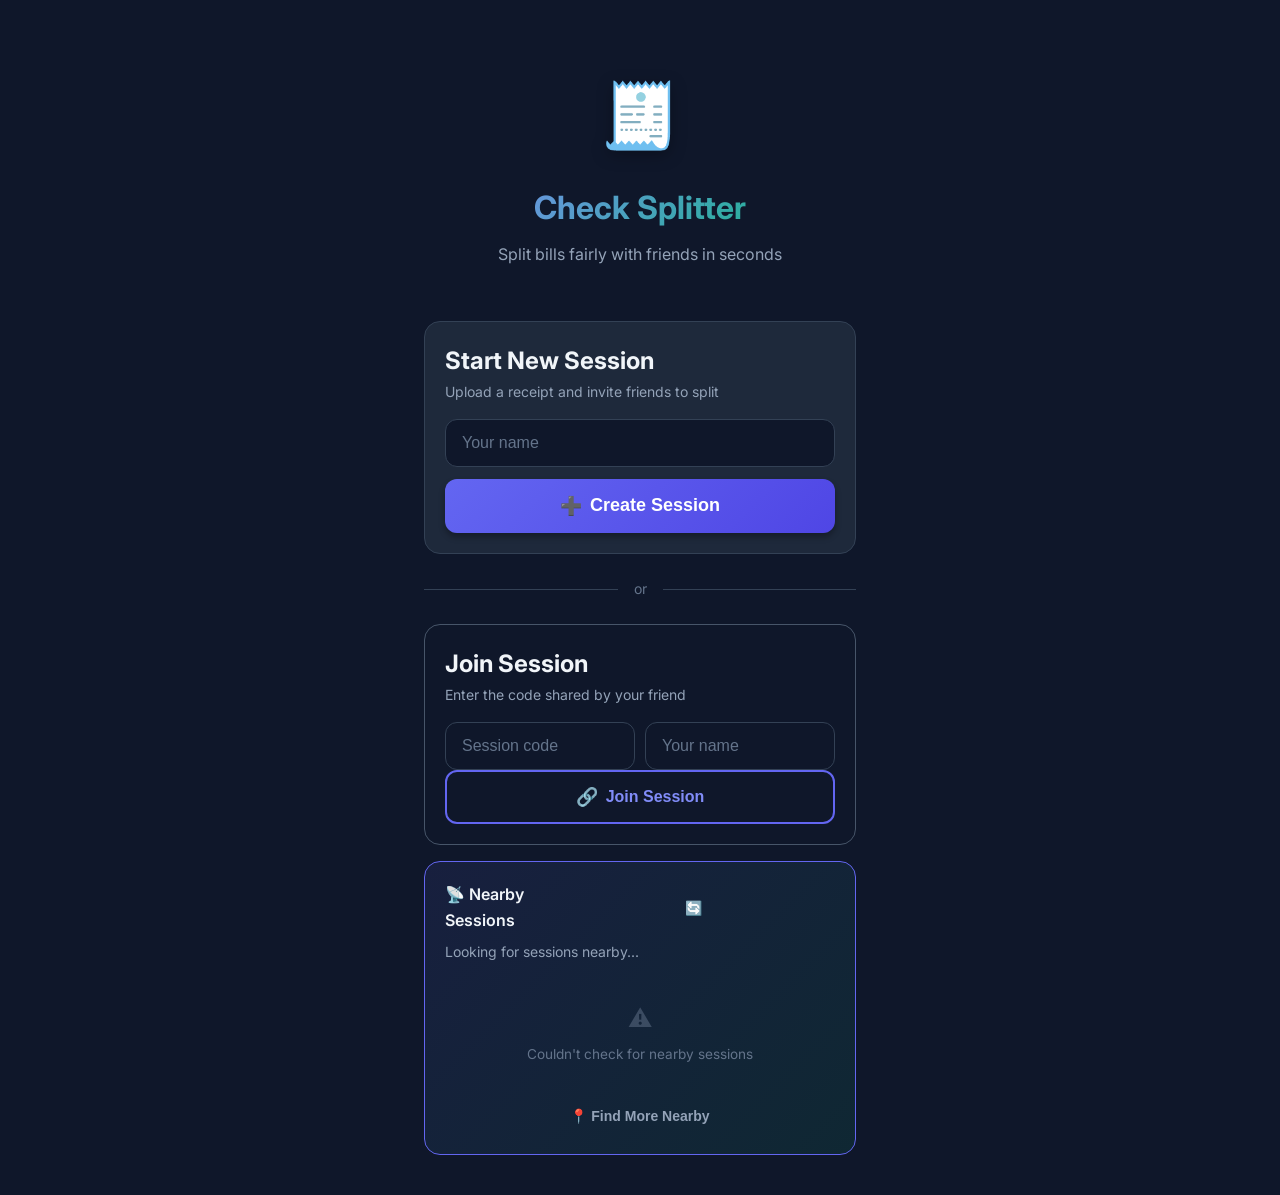
==== commit 66f9a265: "chore: codebase cleanup - remove dead code, unused imports, and legacy metrics app" ====
--- a/static/index.html
+++ b/static/index.html
@@ -66,20 +66,18 @@
                     </form>
                 </div>
                 
-                <!-- Location Debug (temporary) -->
-                <div id="location-debug" style="background: #1a1a2e; border: 1px solid #444; border-radius: 8px; padding: 8px 12px; margin-bottom: 12px; font-size: 12px; color: #aaa; display: none;">
-                    📍 <span id="location-debug-text">Checking location...</span>
-                </div>
-
                 <!-- Nearby Sessions Panel -->
-                <div id="nearby-sessions-panel" class="card card-nearby" style="display: none;">
+                <div id="nearby-sessions-panel" class="card card-nearby">
                     <div class="nearby-header">
                         <h2>📡 Nearby Sessions</h2>
-                        <button id="refresh-nearby-btn" class="btn btn-small btn-ghost">🔄</button>
-                    </div>
-                    <p class="card-desc">Sessions on your network - tap to join!</p>
+                        <button id="refresh-nearby-btn" class="btn btn-small btn-ghost" title="Refresh"><span class="refresh-icon">🔄</span></button>
+                    </div>
+                    <p class="card-desc">Looking for sessions nearby...</p>
                     <div id="nearby-sessions-list" class="nearby-list">
-                        <!-- Dynamically populated -->
+                        <div class="nearby-empty">
+                            <span class="nearby-empty-icon">📡</span>
+                            <span>No sessions found nearby</span>
+                        </div>
                     </div>
                     <button id="find-nearby-location-btn" class="btn btn-small btn-outline location-btn">
                         📍 Find More Nearby
@@ -227,13 +225,28 @@
                 <!-- Host Tip Selection -->
                 <div class="tip-section-host">
                     <h4>💵 Add Your Tip</h4>
-                    <div class="tip-selector host-tip-selector">
-                        <button class="tip-btn host-tip-btn" data-tip="0">No Tip</button>
-                        <button class="tip-btn host-tip-btn active" data-tip="10">10%</button>
-                        <button class="tip-btn host-tip-btn" data-tip="15">15%</button>
-                        <button class="tip-btn host-tip-btn" data-tip="18">18%</button>
-                        <button class="tip-btn host-tip-btn" data-tip="20">20%</button>
-                        <button class="tip-btn host-tip-btn" data-tip="25">25%</button>
+                    <div class="tip-mode-toggle">
+                        <button class="tip-mode-btn active" data-mode="percentage">%</button>
+                        <button class="tip-mode-btn" data-mode="amount">$</button>
+                    </div>
+                    <div id="host-tip-percent-section">
+                        <div class="tip-selector host-tip-selector">
+                            <button class="tip-btn host-tip-percent-btn" data-tip="0">No Tip</button>
+                            <button class="tip-btn host-tip-percent-btn active" data-tip="10">10%</button>
+                            <button class="tip-btn host-tip-percent-btn" data-tip="15">15%</button>
+                            <button class="tip-btn host-tip-percent-btn" data-tip="18">18%</button>
+                            <button class="tip-btn host-tip-percent-btn" data-tip="20">20%</button>
+                            <button class="tip-btn host-tip-percent-btn" data-tip="25">25%</button>
+                        </div>
+                    </div>
+                    <div id="host-tip-amount-section" style="display: none;">
+                        <div class="custom-tip">
+                            <label>Enter tip amount:</label>
+                            <div class="input-with-suffix">
+                                <span class="suffix">$</span>
+                                <input type="number" id="host-tip-amount-value" placeholder="0.00" min="0" step="0.01">
+                            </div>
+                        </div>
                     </div>
                 </div>
                 
@@ -247,7 +260,7 @@
                         <span id="host-tax">$0.00</span>
                     </div>
                     <div class="total-row">
-                        <span>Your Tip (<span id="host-tip-percent">10</span>%)</span>
+                        <span id="host-tip-label-display">Tip (10%)</span>
                         <span id="host-tip">$0.00</span>
                     </div>
                     <div class="total-grand">
@@ -372,19 +385,34 @@
                 <div class="card-header">
                     <h2>💵 Add Tip</h2>
                 </div>
-                <div class="tip-selector">
-                    <button class="tip-btn" data-tip="0">No Tip</button>
-                    <button class="tip-btn active" data-tip="10">10%</button>
-                    <button class="tip-btn" data-tip="15">15%</button>
-                    <button class="tip-btn" data-tip="18">18%</button>
-                    <button class="tip-btn" data-tip="20">20%</button>
-                    <button class="tip-btn" data-tip="25">25%</button>
-                </div>
-                <div id="custom-tip-section" class="custom-tip">
-                    <label>Or enter custom amount:</label>
-                    <div class="input-with-suffix">
-                        <input type="number" id="custom-tip-value" placeholder="0" min="0" max="100">
-                        <span class="suffix">%</span>
+                <div class="tip-mode-toggle">
+                    <button class="tip-mode-btn active" data-mode="percentage">%</button>
+                    <button class="tip-mode-btn" data-mode="amount">$</button>
+                </div>
+                <div id="tip-percent-section">
+                    <div class="tip-selector">
+                        <button class="tip-btn tip-percent-btn" data-tip="0">No Tip</button>
+                        <button class="tip-btn tip-percent-btn active" data-tip="10">10%</button>
+                        <button class="tip-btn tip-percent-btn" data-tip="15">15%</button>
+                        <button class="tip-btn tip-percent-btn" data-tip="18">18%</button>
+                        <button class="tip-btn tip-percent-btn" data-tip="20">20%</button>
+                        <button class="tip-btn tip-percent-btn" data-tip="25">25%</button>
+                    </div>
+                    <div id="custom-tip-section" class="custom-tip">
+                        <label>Or enter custom amount:</label>
+                        <div class="input-with-suffix">
+                            <input type="number" id="custom-tip-value" placeholder="0" min="0" max="100">
+                            <span class="suffix">%</span>
+                        </div>
+                    </div>
+                </div>
+                <div id="tip-amount-section" style="display: none;">
+                    <div class="custom-tip" style="border-top: none; margin-top: 8px; padding-top: 0;">
+                        <label>Enter tip amount:</label>
+                        <div class="input-with-suffix">
+                            <span class="suffix">$</span>
+                            <input type="number" id="tip-amount-value" placeholder="0.00" min="0" step="0.01">
+                        </div>
                     </div>
                 </div>
             </div>
@@ -419,7 +447,7 @@
                         <span id="your-tax">$0.00</span>
                     </div>
                     <div class="total-row">
-                        <span>Tip (<span id="tip-percent-display">10</span>%)</span>
+                        <span id="tip-label-display">Tip (10%)</span>
                         <span id="your-tip">$0.00</span>
                     </div>
                 </div>
--- a/static/styles.css
+++ b/static/styles.css
@@ -7,6 +7,7 @@
     --secondary-dark: #059669;
     --accent: #f59e0b;
     --danger: #ef4444;
+    --success: #10b981;
     
     --bg-primary: #0f172a;
     --bg-secondary: #1e293b;
@@ -202,14 +203,41 @@
     color: var(--text-muted);
 }
 
-.nearby-join-btn {
-    flex-shrink: 0;
-}
-
 .nearby-join-arrow {
     font-size: 1.25rem;
     color: var(--primary);
     font-weight: bold;
+}
+
+/* Nearby empty state */
+.nearby-empty {
+    display: flex;
+    flex-direction: column;
+    align-items: center;
+    gap: 6px;
+    padding: 20px 12px;
+    color: var(--text-muted);
+    font-size: 0.85rem;
+    text-align: center;
+}
+
+.nearby-empty-icon {
+    font-size: 1.5rem;
+    opacity: 0.5;
+}
+
+/* Spinning refresh icon */
+@keyframes spin {
+    from { transform: rotate(0deg); }
+    to { transform: rotate(360deg); }
+}
+
+.refresh-icon {
+    display: inline-block;
+}
+
+.refresh-icon.spinning {
+    animation: spin 0.8s linear infinite;
 }
 
 /* Location button in nearby panel */
@@ -770,10 +798,6 @@
     border-top-color: var(--primary);
     border-radius: 50%;
     animation: spin 1s linear infinite;
-}
-
-@keyframes spin {
-    to { transform: rotate(360deg); }
 }
 
 /* ===== Items Grid ===== */
@@ -1064,6 +1088,39 @@
 }
 
 /* ===== Tip Selector ===== */
+.tip-mode-toggle {
+    display: flex;
+    gap: 4px;
+    margin-bottom: 12px;
+    background: var(--bg-primary);
+    border-radius: var(--radius-md);
+    padding: 4px;
+    width: fit-content;
+}
+
+.tip-mode-btn {
+    padding: 8px 20px;
+    border: none;
+    border-radius: var(--radius-sm);
+    background: transparent;
+    color: var(--text-secondary);
+    font-weight: 600;
+    font-size: 0.95rem;
+    cursor: pointer;
+    transition: var(--transition);
+}
+
+.tip-mode-btn.active {
+    background: var(--primary);
+    color: white;
+    box-shadow: 0 2px 4px rgba(0, 0, 0, 0.2);
+}
+
+.tip-mode-btn:hover:not(.active) {
+    color: var(--text-primary);
+    background: var(--bg-secondary);
+}
+
 .tip-selector {
     display: grid;
     grid-template-columns: repeat(3, 1fr);
@@ -1272,14 +1329,6 @@
     text-align: center;
 }
 
-.mt-16 {
-    margin-top: 16px;
-}
-
-.mb-16 {
-    margin-bottom: 16px;
-}
-
 /* ===== Host Selection Section ===== */
 .tip-section-host {
     margin-top: 24px;
@@ -1387,6 +1436,41 @@
 }
 
 /* ===== Discount Section ===== */
+
+/* ===== Waiting State (participant waiting for receipt) ===== */
+.waiting-state {
+    display: flex;
+    flex-direction: column;
+    align-items: center;
+    gap: 8px;
+    padding: 40px 20px;
+    text-align: center;
+    color: var(--text-secondary);
+}
+
+.waiting-state .waiting-icon {
+    font-size: 2.5rem;
+    animation: pulse 2s ease-in-out infinite;
+}
+
+.waiting-state h3 {
+    color: var(--text-primary);
+    font-size: 1.1rem;
+    margin: 0;
+}
+
+.waiting-state p {
+    font-size: 0.875rem;
+    color: var(--text-muted);
+    margin: 0;
+    max-width: 260px;
+}
+
+@keyframes pulse {
+    0%, 100% { opacity: 1; transform: scale(1); }
+    50% { opacity: 0.5; transform: scale(1.1); }
+}
+
 .discount-card {
     overflow: hidden;
 }
@@ -1423,18 +1507,10 @@
     display: inline-block;
 }
 
-.discount-card.expanded .discount-chevron {
-    transform: rotate(90deg);
-}
-
 .discount-hint {
     font-size: 0.75rem;
     color: var(--text-muted);
     transition: opacity 0.2s ease;
-}
-
-.discount-card.expanded .discount-hint {
-    opacity: 0;
 }
 
 .discount-content {
@@ -1602,15 +1678,6 @@
     flex-wrap: wrap;
     gap: 4px;
     margin-top: 4px;
-}
-
-.discount-badge {
-    display: inline-block;
-    background: var(--secondary);
-    color: white;
-    padding: 2px 8px;
-    border-radius: 4px;
-    font-size: 0.75rem;
 }
 
 /* Participant Discounts Section (read-only) */
